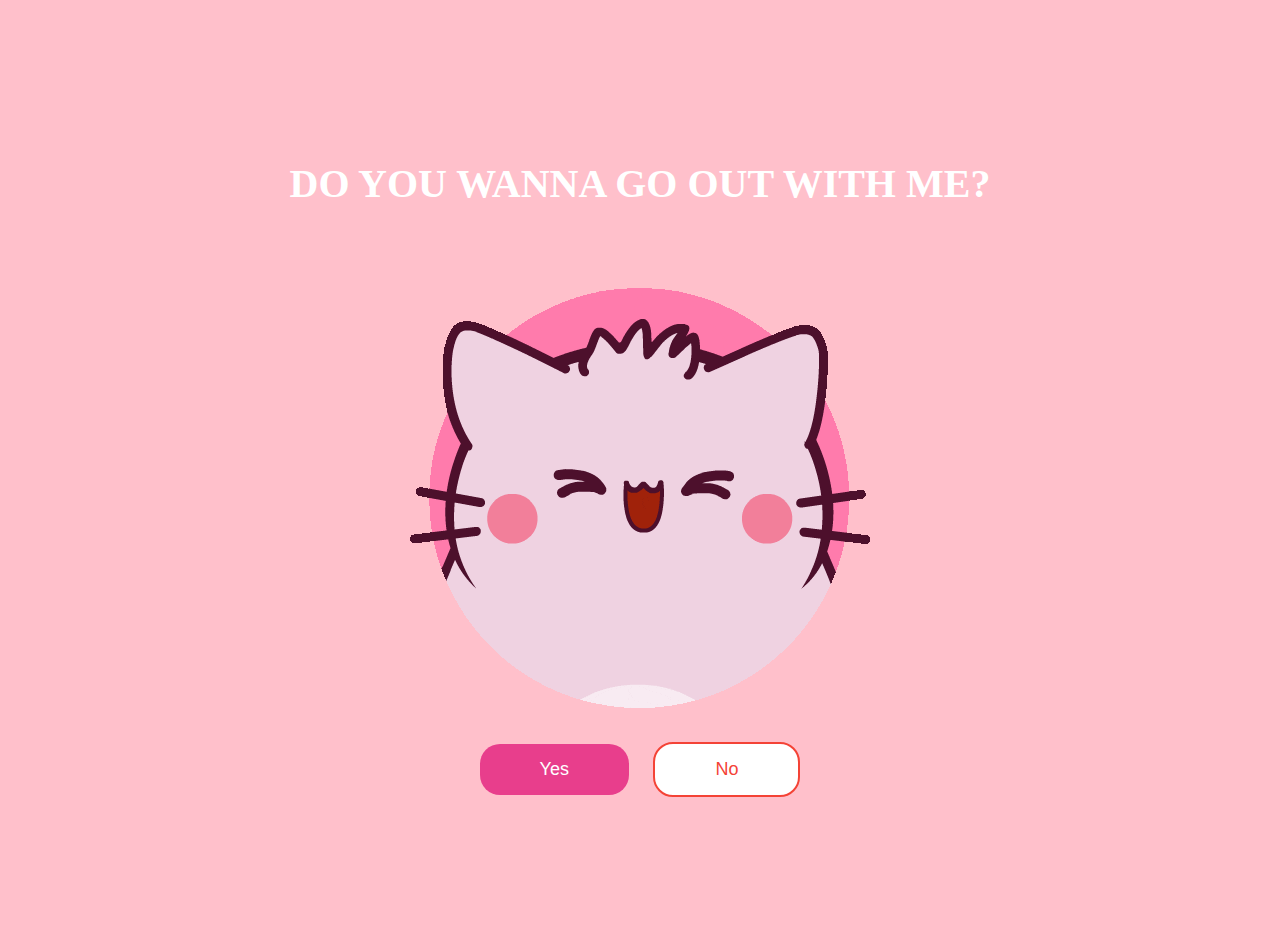
==== index.html @ 5f0d7ae5 "Add files via upload" ====
<!DOCTYPE html>
<html lang="en">
<head>
    <meta charset="UTF-8">
    <meta name="viewport" content="width=device-width, initial-scale=1.0">
    <link rel="stylesheet" href="styles.css">
    <title>Movie Date?</title>
</head>
<body>
    <div class="container">
        <h1>DO YOU WANNA GO OUT WITH ME?</h1>
        <img src="Pink_kitten.gif" alt="Cute Pink Gif" class="cute-image">
        <div class="buttons">
            <button id="yesBtn">Yes</button>
            <button id="noBtn">No</button>
        </div>
        <div id="ieeeContainer" class="hidden">
            <img src="ieee_logo2.gif" alt="IEEE Logo" class="ieee-image">
            <h2>Иееееееее!!!</h2>
            <ul id="movieList" class="hidden">
                <div class="movie-info">
                    <h3>Кеттік киноға кешке:)</h3>
                </div>
            </ul>
        </div>
    </div>
    <script src="script.js"></script>
</body>
</html>
---- styles.css ----
body {
    font-family: 'Arial', sans-serif;
    background-color: #ffc0cb;
    margin: 0;
    display: flex;
    justify-content: center;
    align-items: center;
    height: 100vh;
    padding: 20px; /* Add padding as needed */
}

.container {
    text-align: center;
    background-color: #ffc0cb; /* Pink background color */
    padding: 20px;
    border-radius: 10px;
    box-shadow: 0 0 10px rgba(0, 0, 0, 0.1);
    transition: transform 0.3s ease-in-out;
    box-shadow: none;
    border-radius: 0;
}

h1 {
    color: white;
    font-weight: bold;
    font-family: cursive;
    font-size: 250%;
    text-align: center;
    margin-bottom: 20px; /* Add margin to separate heading from image */
}

button {
    padding: 15px 60px; /* Increase the width by adjusting the padding */
    font-size: 18px;
    margin: 10px;
    cursor: pointer;
    border: none;
    border-radius: 20px;
    transition: transform 0.2s ease-in-out;
}

#yesBtn {
    background-color: #e83e8c;
    color: white;
}

#noBtn {
    background-color: white;
    color: #f44336;
    border: 2px solid #f44336;
    border-radius: 20px;
    transform-origin: center;
    transition: transform 0.5s ease-in-out; /* Adjust transition duration for smoother movement */
}

#noBtn:hover {
    transform: scale(1.1);
    background-color: #ff6666;
    border-color: #ff6666;
}

/* Add the "hidden" class styling to hide the movie list */
#movieList {
    display: none;
}

#movieList {
    list-style: none;
    padding: 0;
}

.movie-info {
    background-color: #f5f5f5;
    border: 1px solid #ddd;
    padding: 15px;
    margin: 10px 0;
    border-radius: 8px;
    display: flex;
    flex-direction: column; /* Set flex-direction to column */
    justify-content: space-between;
    align-items: center;
}

#movieList li {
    background-color: #f5f5f5;
    margin: 10px 0;
    border-radius: 8px;
    display: flex;
    flex-direction: column;
    justify-content: space-between;
    align-items: center;
    padding: 15px;
    box-shadow: 0 0 5px rgba(0, 0, 0, 0.1); /* Add a subtle box shadow for depth */
    transition: transform 0.3s ease-in-out;
}
#movieList li:hover {
    transform: scale(1.05); /* Add a subtle scale effect on hover */
}

.movie-info h3 {
    margin: 0;
    font-size: 24px; /* Increase the font size for the movie titles */
    color: #e83e8c; /* Set a color for the movie titles */
}


.movie-info .movie-time {
    color: #555; /* Set a color for the movie details */
    font-size: 16px; /* Set a font size for the movie details */
    margin-top: 10px; /* Add some space between the title and details */
    line-height: 1.5; /* Increase line height for better readability */
}

.cute-image {
    max-width: 100%;
    height: auto;
    margin-top: 1px; /* Adjust the margin to lift up the image */
}

#ieeeContainer {
    position: absolute;
    top: 50%;
    left: 50%;
    transform: translate(-50%, -50%);
    text-align: center;
    display: none;
    z-index: 999;
}

.ieee-image {
    max-width: 100%;
    height: auto;
    margin-top: 1px;
}

.snowflake {
    position: absolute;
    width: 10px; /* Increased size for bolder appearance */
    height: 10px; /* Increased size for bolder appearance */
    background-color: #fff;
    border-radius: 50%;
    pointer-events: none;
    opacity: 1; /* Set initial opacity to 1 for continuous visibility */
    animation: snowfall linear infinite;
    top: 0; /* Start the snowflakes from the top of the page */
}

@keyframes snowfall {
    0% {
        transform: translateY(0);
    }
    100% {
        transform: translateY(100vh);
        opacity: 0;
    }
}
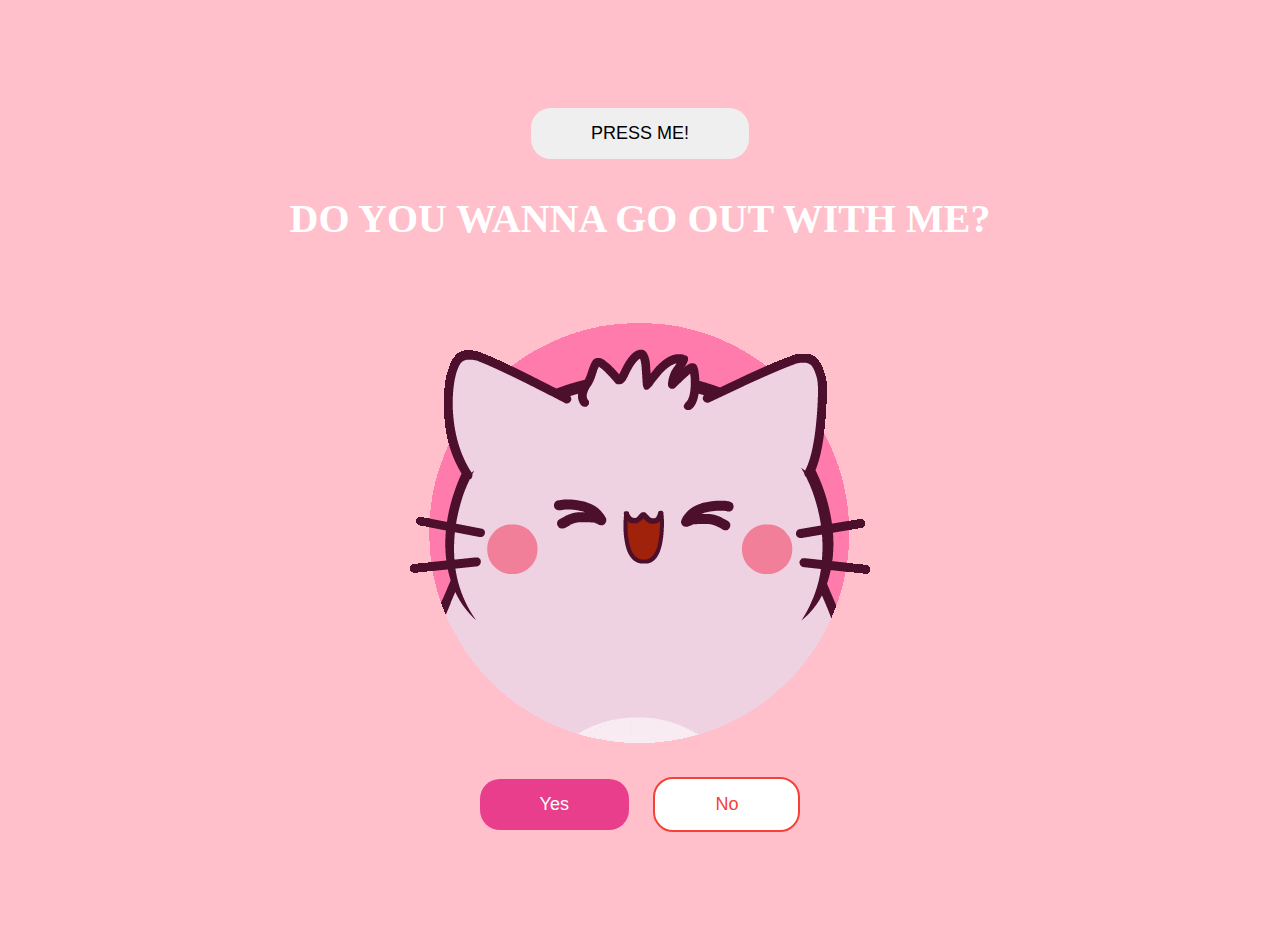
==== commit a76c6fed: "added new page with phrases" ====
--- a/index.html
+++ b/index.html
@@ -8,6 +8,7 @@
 </head>
 <body>
     <div class="container">
+        <button id="iloveyouBtn">PRESS ME!</button>
         <h1>DO YOU WANNA GO OUT WITH ME?</h1>
         <img src="Pink_kitten.gif" alt="Cute Pink Gif" class="cute-image">
         <div class="buttons">
--- a/styles.css
+++ b/styles.css
@@ -154,3 +154,47 @@
         opacity: 0;
     }
 }
+
+#iloveyoulist {
+    list-style: none;
+    padding: 0;
+    display: flex; /* Use flexbox for the container */
+    flex-wrap: wrap; /* Allow items to wrap to the next line */
+    justify-content: space-around;
+}
+
+.phrase-item {
+    background-color: #e83e8c; /* Pink background color */
+    color: white;
+    padding: 15px;
+    margin: 10px 0;
+    border-radius: 8px;
+    display: flex;
+    justify-content: space-between;
+    align-items: center;
+    box-shadow: 0 0 5px rgba(0, 0, 0, 0.1); /* Add a subtle box shadow for depth */
+    transition: transform 0.3s ease-in-out;
+}
+
+.phrase-item:hover {
+    transform: scale(1.05); /* Add a subtle scale effect on hover */
+}
+
+.phrase-item p {
+    margin: 0;
+    font-size: 18px;
+    line-height: 1.5;
+}
+
+.top-photo {
+    max-width: 100%; /* Set the maximum width to ensure responsiveness */
+    height: auto; /* Automatically adjust the height to maintain aspect ratio */
+    width: 300px; /* Set the desired width */
+    border-radius: 8px; /* Add rounded corners to the photo */
+    margin-bottom: 20px; /* Add spacing between the photo and the heading */
+    -webkit-transform:rotate(180deg);
+    -moz-transform: rotate(180deg);
+    -ms-transform: rotate(180deg);
+    -o-transform: rotate(180deg);
+    transform: rotate(180deg);
+}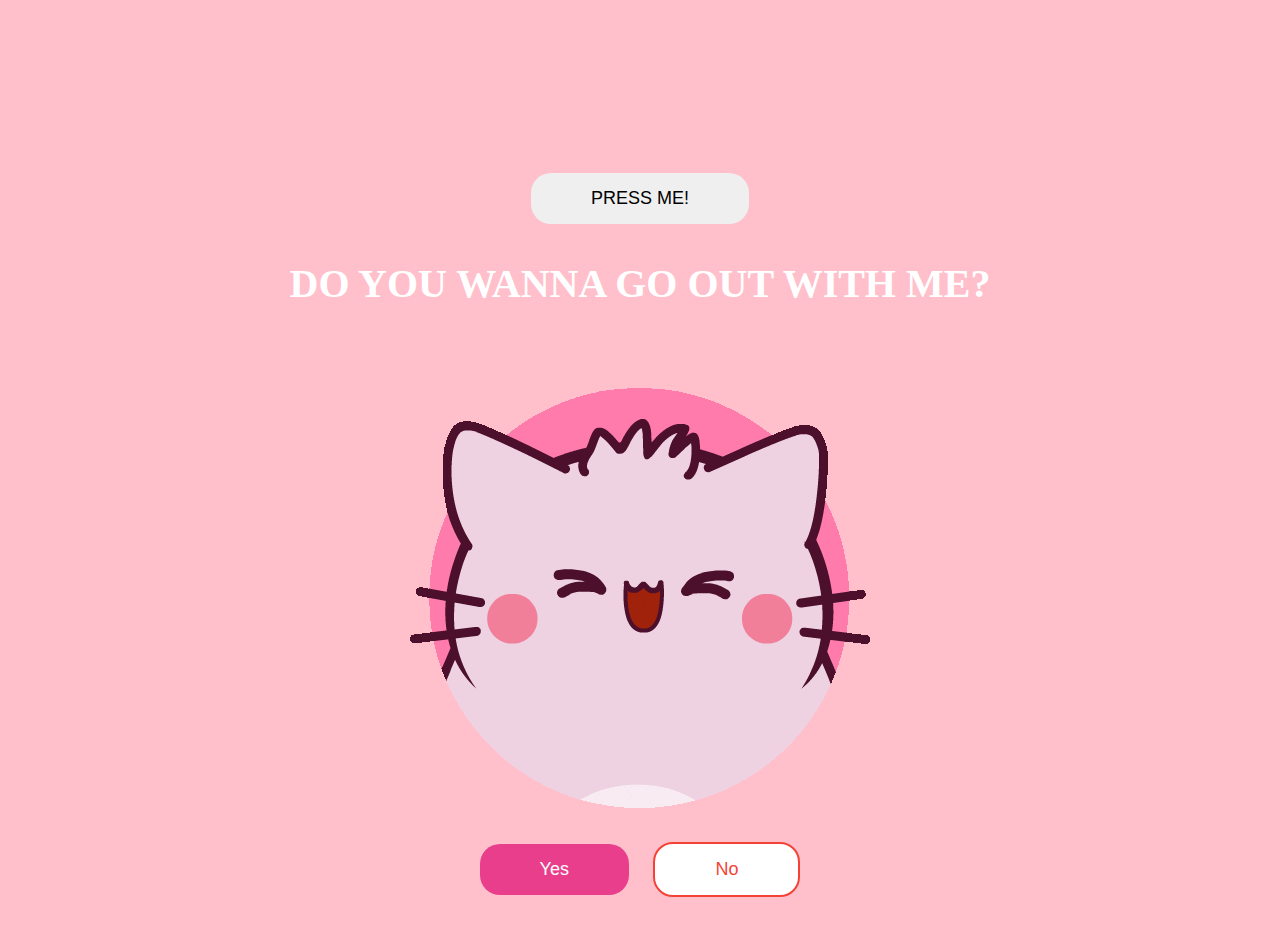
==== commit 64b718cd: "refactoring" ====
--- a/index.html
+++ b/index.html
@@ -2,6 +2,10 @@
 <html lang="en">
 <head>
     <meta charset="UTF-8">
+    <link rel="apple-touch-icon" sizes="180x180" href="favicon_io/apple-touch-icon.png">
+    <link rel="icon" type="image/png" sizes="32x32" href="favicon_io/favicon-32x32.png">
+    <link rel="icon" type="image/png" sizes="16x16" href="favicon_io/favicon-16x16.png">
+    <link rel="manifest" href="favicon_io/site.webmanifest">
     <meta name="viewport" content="width=device-width, initial-scale=1.0">
     <link rel="stylesheet" href="styles.css">
     <title>Movie Date?</title>
--- a/styles.css
+++ b/styles.css
@@ -13,6 +13,7 @@
     text-align: center;
     background-color: #ffc0cb; /* Pink background color */
     padding: 20px;
+    padding-top: 150px;
     border-radius: 10px;
     box-shadow: 0 0 10px rgba(0, 0, 0, 0.1);
     transition: transform 0.3s ease-in-out;
@@ -158,9 +159,10 @@
 #iloveyoulist {
     list-style: none;
     padding: 0;
-    display: flex; /* Use flexbox for the container */
-    flex-wrap: wrap; /* Allow items to wrap to the next line */
-    justify-content: space-around;
+}
+
+#iloveyouBtn {
+    z-index: -1;
 }
 
 .phrase-item {
@@ -177,7 +179,9 @@
 }
 
 .phrase-item:hover {
-    transform: scale(1.05); /* Add a subtle scale effect on hover */
+    transform: scale(1.25); /* Add a subtle scale effect on hover */
+    color: #e83e8c;
+    background-color: white;
 }
 
 .phrase-item p {
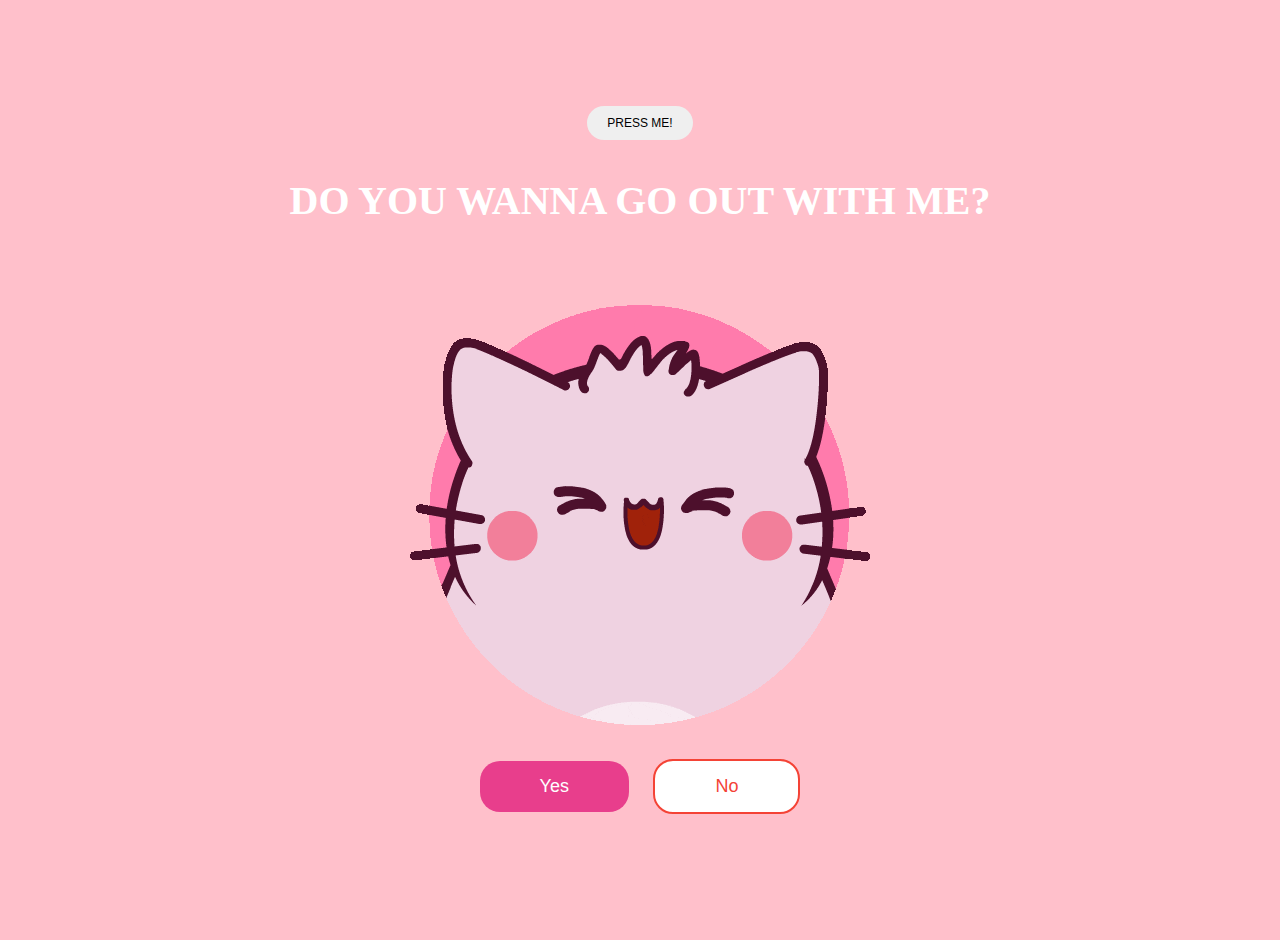
==== commit f2eb7c61: "press me button changed" ====
--- a/index.html
+++ b/index.html
@@ -31,4 +31,4 @@
     </div>
     <script src="script.js"></script>
 </body>
-</html>+</html>
--- a/styles.css
+++ b/styles.css
@@ -13,7 +13,19 @@
     text-align: center;
     background-color: #ffc0cb; /* Pink background color */
     padding: 20px;
-    padding-top: 150px;
+    border-radius: 10px;
+    padding-top: 0;
+    box-shadow: 0 0 10px rgba(0, 0, 0, 0.1);
+    transition: transform 0.3s ease-in-out;
+    box-shadow: none;
+    border-radius: 0;
+}
+
+.iloveyouContainer {
+    text-align: center;
+    background-color: #ffc0cb; /* Pink background color */
+    padding: 20px;
+    padding-top: 140px;
     border-radius: 10px;
     box-shadow: 0 0 10px rgba(0, 0, 0, 0.1);
     transition: transform 0.3s ease-in-out;
@@ -163,6 +175,8 @@
 
 #iloveyouBtn {
     z-index: -1;
+    font-size: 12px; /* Adjust the font size as needed */
+    padding: 10px 20px;
 }
 
 .phrase-item {
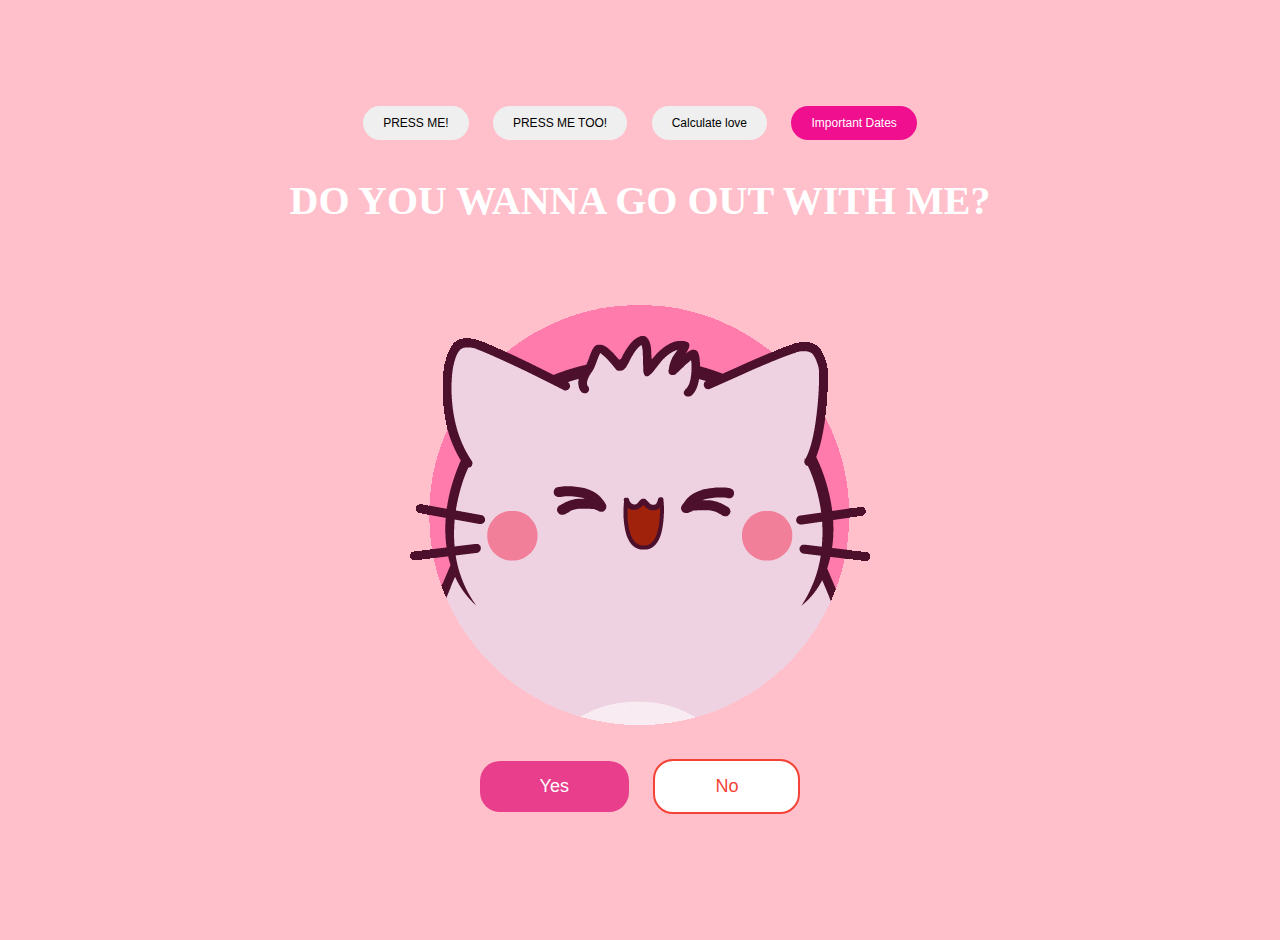
==== commit c310c0c9: "update" ====
--- a/index.html
+++ b/index.html
@@ -13,18 +13,39 @@
 <body>
     <div class="container">
         <button id="iloveyouBtn">PRESS ME!</button>
+        <button id="iloveyouBtn2">PRESS ME TOO!</button>
+        <button id="calculateLove">Calculate love</button>
+        <button id="importantDatesButton">Important Dates</button>
         <h1>DO YOU WANNA GO OUT WITH ME?</h1>
-        <img src="Pink_kitten.gif" alt="Cute Pink Gif" class="cute-image">
+        <img src="images/Pink_kitten.gif" alt="Cute Pink Gif" class="cute-image">
         <div class="buttons">
             <button id="yesBtn">Yes</button>
             <button id="noBtn">No</button>
         </div>
         <div id="ieeeContainer" class="hidden">
-            <img src="ieee_logo2.gif" alt="IEEE Logo" class="ieee-image">
+            <img src="images/ieee_logo2.gif" alt="IEEE Logo" class="ieee-image">
             <h2>Иееееееее!!!</h2>
             <ul id="movieList" class="hidden">
                 <div class="movie-info">
-                    <h3>Кеттік киноға кешке:)</h3>
+                    <h3><strike style="color: black;">Го конькиға, горька</strike></h3>
+                </div>
+                <div class="movie-info">
+                    <h3><strike style="color: black;">Кеттік киноға кешке:)</strike></h3>
+                </div>
+                <div class="movie-info">
+                    <h3><strike style="color: black;">Кішкентай ханымдар:)</strike></h3>
+                </div>
+                <div class="movie-info">
+                    <h3><strike style="color: black;">Кеттік бәйтерекке:)</strike></h3>
+                </div>
+                <div class="movie-info">
+                    <h3><strike style="color: black;">Taryga baryp qaitaiq</strike></h3>
+                </div>
+                <div class="movie-info">
+                    <h3><strike style="color: black;">Karima</strike></h3>
+                </div>
+                <div class="movie-info">
+                    <h3>where do you wanna go?</h3>
                 </div>
             </ul>
         </div>
--- a/styles.css
+++ b/styles.css
@@ -179,9 +179,30 @@
     padding: 10px 20px;
 }
 
+#iloveyouBtn2 {
+    z-index: -1;
+    font-size: 12px; /* Adjust the font size as needed */
+    padding: 10px 20px;
+}
+
+#calculateLove {
+    z-index: -1;
+    font-size: 12px; /* Adjust the font size as needed */
+    padding: 10px 20px;
+}
+
+#importantDatesButton {
+    z-index: -1;
+    font-size: 12px; /* Adjust the font size as needed */
+    padding: 10px 20px;
+    background-color: hwb(326 6% 6%);
+    color: white;
+}
+
+
 .phrase-item {
     background-color: #e83e8c; /* Pink background color */
-    color: white;
+    color: #e83e8c;
     padding: 15px;
     margin: 10px 0;
     border-radius: 8px;
@@ -215,4 +236,4 @@
     -ms-transform: rotate(180deg);
     -o-transform: rotate(180deg);
     transform: rotate(180deg);
-}+}
